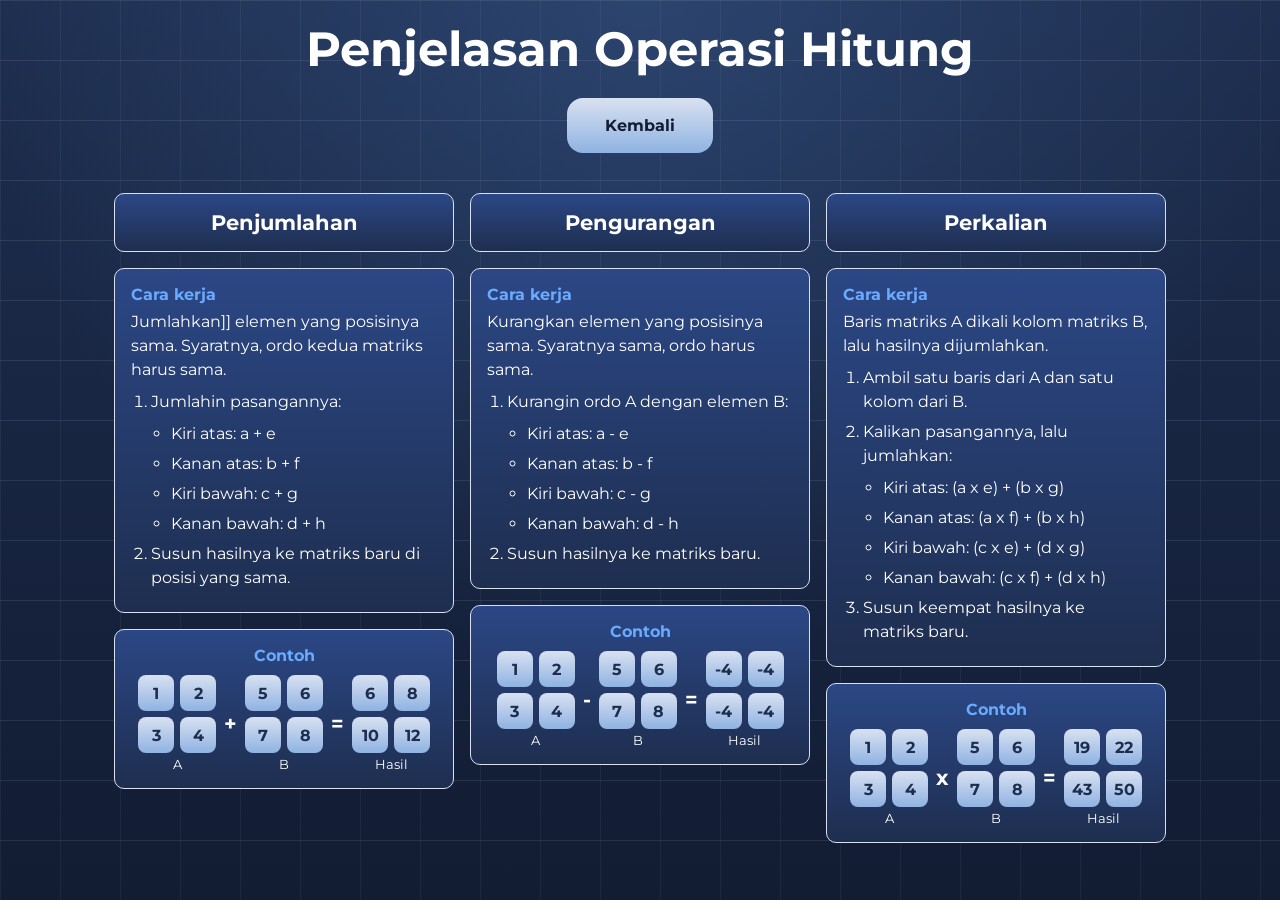
==== penjelasan.html @ baa566c3 "Add files via upload" ====
<!doctype html>
<html lang="en">
  <head>
    <meta charset="UTF-8" />
    <meta name="viewport" content="width=device-width, initial-scale=1.0" />
    <title>Kalkulator Matriks</title>
    <link rel="stylesheet" href="visual.css" />
    <link
      rel="stylesheet"
      href="https://fonts.googleapis.com/css2?family=Montserrat:wght@400;600&display=swap"
    />
  </head>

  <body>
    <header>
      <h1 class="judul">Penjelasan Operasi Hitung</h1>
    </header>
    <div class="btn-back">
      <a href="index.html" class="tombol" id="tombol-back">Kembali</a>
    </div>

    <div class="explaining">
      <section class="explaining-area">
        <div class="explaining-penjumlahan">
          <h2 class="kotak judul-kotak">Penjumlahan</h2>

          <div class="kotak kiri">
            <strong>Cara kerja</strong>
            <p>
              Jumlahkan]] elemen yang posisinya sama. Syaratnya, ordo kedua
              matriks harus sama.
            </p>
            <ol class="langkah">
              <li>
                Jumlahin pasangannya:
                <ul>
                  <li>Kiri atas: a + e</li>
                  <li>Kanan atas: b + f</li>
                  <li>Kiri bawah: c + g</li>
                  <li>Kanan bawah: d + h</li>
                </ul>
              </li>
              <li>Susun hasilnya ke matriks baru di posisi yang sama.</li>
            </ol>
          </div>

          <div class="kotak">
            <strong>Contoh</strong>
            <div class="contoh-matriks">
              <div class="item-matriks">
                <div class="mini-grid">
                  <div class="sel">1</div>
                  <div class="sel">2</div>
                  <div class="sel">3</div>
                  <div class="sel">4</div>
                </div>
                <span>A</span>
              </div>

              <span class="operator">+</span>

              <div class="item-matriks">
                <div class="mini-grid">
                  <div class="sel">5</div>
                  <div class="sel">6</div>
                  <div class="sel">7</div>
                  <div class="sel">8</div>
                </div>
                <span>B</span>
              </div>

              <span class="operator">=</span>

              <div class="item-matriks">
                <div class="mini-grid">
                  <div class="sel">6</div>
                  <div class="sel">8</div>
                  <div class="sel">10</div>
                  <div class="sel">12</div>
                </div>
                <span>Hasil</span>
              </div>
            </div>
          </div>
        </div>

        <div class="explaining-pengurangan">
          <h2 class="kotak judul-kotak">Pengurangan</h2>

          <div class="kotak kiri">
            <strong>Cara kerja</strong>
            <p>
              Kurangkan elemen yang posisinya sama. Syaratnya sama, ordo harus
              sama.
            </p>
            <ol class="langkah">
              <li>
                Kurangin ordo A dengan elemen B:
                <ul>
                  <li>Kiri atas: a - e</li>
                  <li>Kanan atas: b - f</li>
                  <li>Kiri bawah: c - g</li>
                  <li>Kanan bawah: d - h</li>
                </ul>
              </li>
              <li>
                Susun hasilnya ke matriks baru.
              </li>
            </ol>
          </div>

          <div class="kotak">
            <strong>Contoh</strong>
            <div class="contoh-matriks">
              <div class="item-matriks">
                <div class="mini-grid">
                  <div class="sel">1</div>
                  <div class="sel">2</div>
                  <div class="sel">3</div>
                  <div class="sel">4</div>
                </div>
                <span>A</span>
              </div>

              <span class="operator">-</span>

              <div class="item-matriks">
                <div class="mini-grid">
                  <div class="sel">5</div>
                  <div class="sel">6</div>
                  <div class="sel">7</div>
                  <div class="sel">8</div>
                </div>
                <span>B</span>
              </div>

              <span class="operator">=</span>

              <div class="item-matriks">
                <div class="mini-grid">
                  <div class="sel">-4</div>
                  <div class="sel">-4</div>
                  <div class="sel">-4</div>
                  <div class="sel">-4</div>
                </div>
                <span>Hasil</span>
              </div>
            </div>
          </div>
        </div>

        <div class="explaining-perkalian">
          <h2 class="kotak judul-kotak">Perkalian</h2>

          <div class="kotak kiri">
            <strong>Cara kerja</strong>
            <p>
              Baris matriks A dikali kolom matriks B, lalu hasilnya dijumlahkan.
            </p>
            <ol class="langkah">
              <li>Ambil satu baris dari A dan satu kolom dari B.</li>
              <li>
                Kalikan pasangannya, lalu jumlahkan:
                <ul>
                  <li>Kiri atas: (a x e) + (b x g)</li>
                  <li>Kanan atas: (a x f) + (b x h)</li>
                  <li>Kiri bawah: (c x e) + (d x g)</li>
                  <li>Kanan bawah: (c x f) + (d x h)</li>
                </ul>
              </li>
              <li>
                Susun keempat hasilnya ke matriks baru.
              </li>
            </ol>
          </div>

          <div class="kotak">
            <strong>Contoh</strong>
            <div class="contoh-matriks">
              <div class="item-matriks">
                <div class="mini-grid">
                  <div class="sel">1</div>
                  <div class="sel">2</div>
                  <div class="sel">3</div>
                  <div class="sel">4</div>
                </div>
                <span>A</span>
              </div>

              <span class="operator">x</span>

              <div class="item-matriks">
                <div class="mini-grid">
                  <div class="sel">5</div>
                  <div class="sel">6</div>
                  <div class="sel">7</div>
                  <div class="sel">8</div>
                </div>
                <span>B</span>
              </div>

              <span class="operator">=</span>

              <div class="item-matriks">
                <div class="mini-grid">
                  <div class="sel">19</div>
                  <div class="sel">22</div>
                  <div class="sel">43</div>
                  <div class="sel">50</div>
                </div>
                <span>Hasil</span>
              </div>
            </div>
          </div>
        </div>

      </section>
    </div>
  </body>
</html>
---- visual.css ----
:root {
  --bg: #1e2e4f;
  --font-family: "Montserrat", sans-serif;
  --black: rgb(0, 0, 0);
  --blue2: #2b4785;
  --blue3: #8fb3e2;
  --blue4: #6aaaff;
  --white: #d9e1f1;
}

* {
  margin: 0;
  padding: 0;
  box-sizing: border-box;
}

.judul {
  text-align: center;
  font-size: clamp(2rem, 8vh, 3rem);
  color: white;
  font-family: var(--font-family);
  margin-top: 20px;
  font-weight: bold;
}

.subjudul {
  text-align: center;
  font-size: 1.3rem;
  color: rgb(255, 255, 255);
  font-family: var(--font-family);
  font-weight: solid;
  margin-top: 18px;
}

.matriks-name {
  display: flex;
  justify-content: center;
  align-items: center;
  flex-wrap: wrap;
  color: white;
  font-family: var(--font-family);
  font-size: 1.3rem;
}

.matriks {
  display: flex;
  justify-content: center;
  align-items: center;
  flex-wrap: wrap;
}

.matriks-area {
  display: flex;
  flex-direction: column;
  background: linear-gradient(to bottom, var(--blue2), var(--bg));
  padding: 20px;
  border-radius: 10px;
  border: 1px solid var(--white);
  align-items: center;
}

.matriks-grid {
  display: grid;
  justify-content: center;
  grid-template-columns: repeat(2, 80px);
  grid-template-rows: 60px 60px;
  gap: 10px;
  max-width: 400px;
  padding: 20px;
  min-height: 200px;
}

.matriks-grid ::placeholder {
  color: #0000006a;
  text-align: center;
}

body {
  /* background: linear-gradient(to left , #325297 , #467bde);*/
  min-height: 100vh;
  color: var(--white);
  background:
    linear-gradient(rgba(217, 225, 241, 0.104) 1px, transparent 1px) 0 0 / 60px
      60px,
    linear-gradient(90deg, rgba(217, 225, 241, 0.059) 1px, transparent 1px) 0
      0 / 60px 60px,
    radial-gradient(
      circle at 50% 0%,
      rgba(106, 170, 255, 0.18),
      transparent 60%
    ),
    linear-gradient(180deg, var(--bg) 0%, #121c33 100%);
  background-attachment: fixed;
}

#tombol-hapus {
  margin-top: 2px;
  font-family: var(--font-family);
  font-size: 1rem;
  font-weight: bold;
}

.buttons {
  display: flex;
  flex-wrap: wrap;
  background: linear-gradient(to bottom, var(--blue2), var(--bg));
  justify-content: center;
  gap: 18px;
  border-radius: 10px;
  padding: 20px;
  border: 1px solid var(--white);
}

.tombol {
  display: inline-block;
  background: linear-gradient(to top, var(--blue3), var(--white));
  padding: 18px 38px;
  border: none;
  border-radius: 16px;
  font-size: 16px;
  transition: transform 0.2s ease;
}

.tombol:hover {
  background: linear-gradient(to top, var(--blue3), var(--white));
  transition: 0.4s ease;
  letter-spacing: 0.03em;
  transform: scale(1.1);
  cursor: pointer;
}

.text-operasi {
  display: flex;
  flex-wrap: wrap;
  color: white;
  justify-content: center;
  align-items: center;
  margin-right: 0;
  font-family: var(--font-family);
  font-weight: bold;
  font-size: 1.2rem;
  width: 100%;
}

.text-hasil {
  display: flex;
  justify-content: center;
  align-items: center;
  font-size: 1.3rem;
  font-weight: bold;
  font-family: var(--font-family);
  color: white;
}

.matriks-answer {
  display: flex;
  flex-direction: column;
  background: linear-gradient(to bottom, var(--blue2), var(--bg));
  justify-content: center;
  align-items: center;
  gap: 18px;
  border-radius: 10px;
  padding: 36px;
  border: 1px solid var(--white);
  font-family: var(--font-family);
  color: rgb(255, 255, 255);
  font-size: 1.2rem;
}

.hasil-grid {
  display: grid;
  grid-template-columns: repeat(2, 80px);
  grid-template-rows: repeat(2, 60px);
  gap: 10px;
  margin-top: 10px;
}

.sel {
  display: flex;
  justify-content: center;
  align-items: center;
  background: linear-gradient(to top, var(--blue3), var(--white));
  color: var(--bg);
  font-weight: bold;
  font-size: 18px;
  border-radius: 10px;
}

#hasil {
  display: flex;
  justify-content: center;
  padding: 10px;
  color: rgb(255, 255, 255);
  font-size: 20px;
}

input[type="number"] {
  width: 100%;
  height: 100%;
  font-size: 18px;
  text-align: center;
  border-radius: 10px;
}

.explain {
  display: flex;
  flex-direction: column;
  background: linear-gradient(to bottom, var(--blue2), var(--bg));
  justify-content: center;
  align-items: center;
  font-family: var(--font-family);
  font-weight: bold;
  font-size: 1.3rem;
  gap: 18px;
  border-radius: 10px;
  padding: 36px;
  border: 1px solid var(--white);
}

.text-explain {
  display: flex;
  font-family: var(--font-family);
}

.explain-area {
  display: flex;
  font-family: var(--font-family);
  font-weight: normal;
  font-size: 1.2rem;
  text-align: justify;
}

.btn-explain {
  display: flex;
  justify-content: center;
  padding: 20px;
}

a {
  font-family: var(--font-family);
  font-size: 1rem;
  font-weight: bold;
  text-decoration: none;
  color: #121c33;
}

.matriks-area,
.buttons,
.matriks-answer,
.explain,
.btn-explain {
  width: min(95%, 620px);
  margin: 18px auto;
}

.btn-back {
  display: flex;
  justify-content: center;
  align-items: center;
  margin: 20px;
}

.explaining {
  padding: 20px;
}

.explaining-area {
  display: flex;
  flex-direction: row;
  flex-wrap: wrap;
  justify-content: center;
  align-items: flex-start;
  gap: 16px;
  width: 100%;
}

.explaining-penjumlahan,
.explaining-pengurangan,
.explaining-perkalian {
  flex: 0 1 340px;
  font-family: var(--font-family);
  font-size: 1rem;
  display: flex;
  flex-direction: column;
  gap: 16px;
}

.kotak {
  font-family: var(--font-family);
  font-size: 1rem;
  padding: 16px;
  text-align: center;
  color: white;
  background: linear-gradient(to bottom, var(--blue2), var(--bg));
  border: 1px solid var(--white);
  border-radius: 10px;
}

.kotak.kiri {
  text-align: left;
}

.kotak strong {
  display: block;
  margin-bottom: 6px;
  color: var(--blue4);
}

.kotak p {
  font-weight: normal;
  line-height: 1.5;
}

.judul-kotak {
  font-size: 1.3rem;
}

.langkah,
.langkah ul {
  padding-left: 20px;
  margin-top: 8px;
}

.langkah li {
  margin-bottom: 6px;
  font-weight: normal;
  line-height: 1.5;
}

.contoh-matriks {
  display: flex;
  flex-wrap: wrap;
  justify-content: center;
  align-items: center;
  gap: 8px;
  margin-top: 10px;
}

.item-matriks {
  display: flex;
  flex-direction: column;
  align-items: center;
  gap: 4px;
  font-size: 0.8rem;
  font-weight: normal;
}

.mini-grid {
  display: grid;
  grid-template-columns: repeat(2, 36px);
  grid-template-rows: repeat(2, 36px);
  gap: 6px;
}

.mini-grid .sel {
  font-size: 1rem;
  border-radius: 8px;
}

.operator {
  font-size: 1.3rem;
  font-weight: bold;
}

@media (max-width: 480px) {
  .matriks-area,
  .buttons {
    padding: 14px;
  }

  .matriks-answer,
  .explain {
    padding: 20px;
  }

  .tombol {
    padding: 14px 24px;
  }

  .matriks-grid,
  .hasil-grid {
    grid-template-columns: repeat(2, 70px);
  }

  .matriks-grid {
    padding: 10px;
    min-height: 0;
  }
  .btn-explain {
    padding: 10px;
  }
}
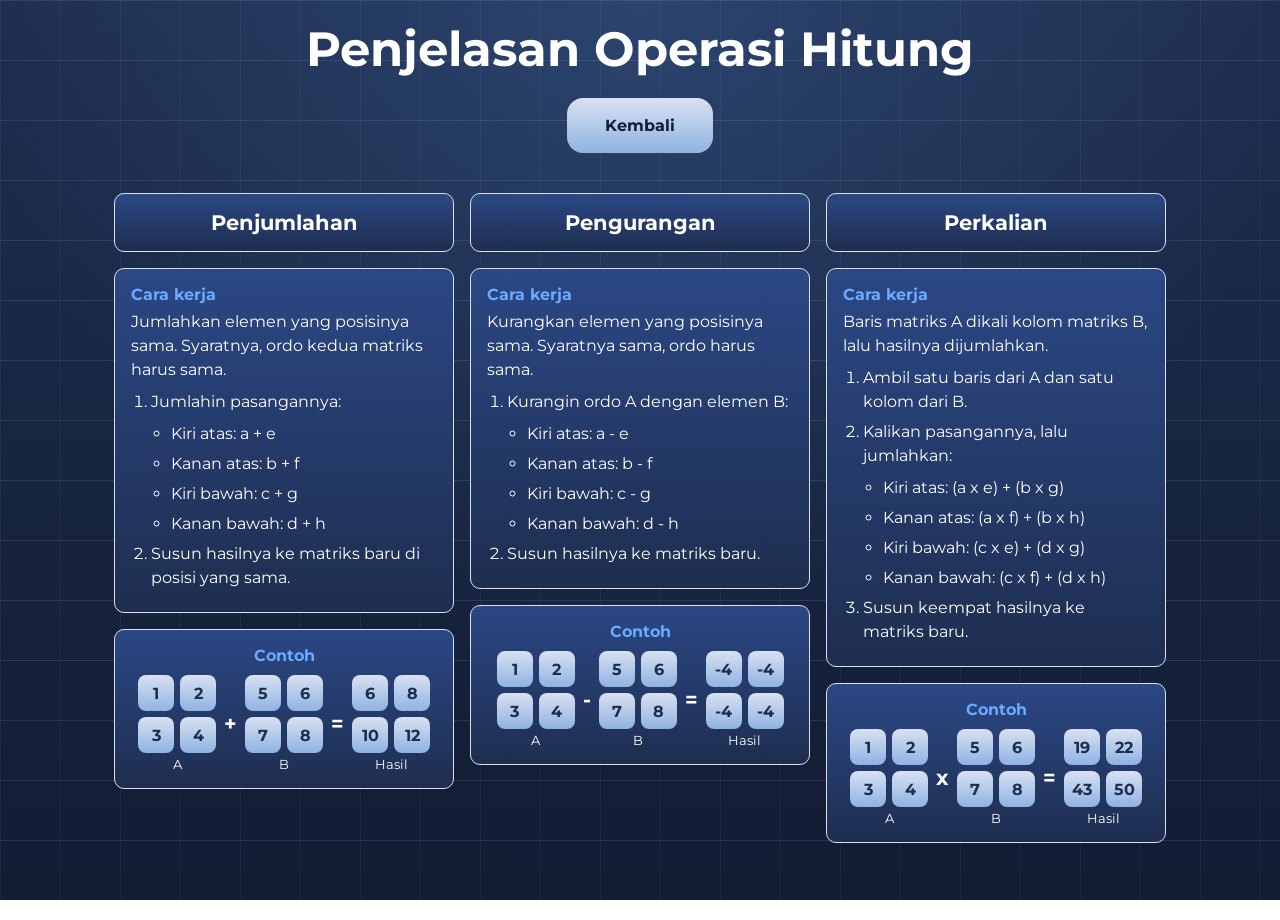
==== commit 1c03f7bb: "Add files via upload" ====
--- a/penjelasan.html
+++ b/penjelasan.html
@@ -27,7 +27,7 @@
           <div class="kotak kiri">
             <strong>Cara kerja</strong>
             <p>
-              Jumlahkan]] elemen yang posisinya sama. Syaratnya, ordo kedua
+              Jumlahkan elemen yang posisinya sama. Syaratnya, ordo kedua
               matriks harus sama.
             </p>
             <ol class="langkah">
